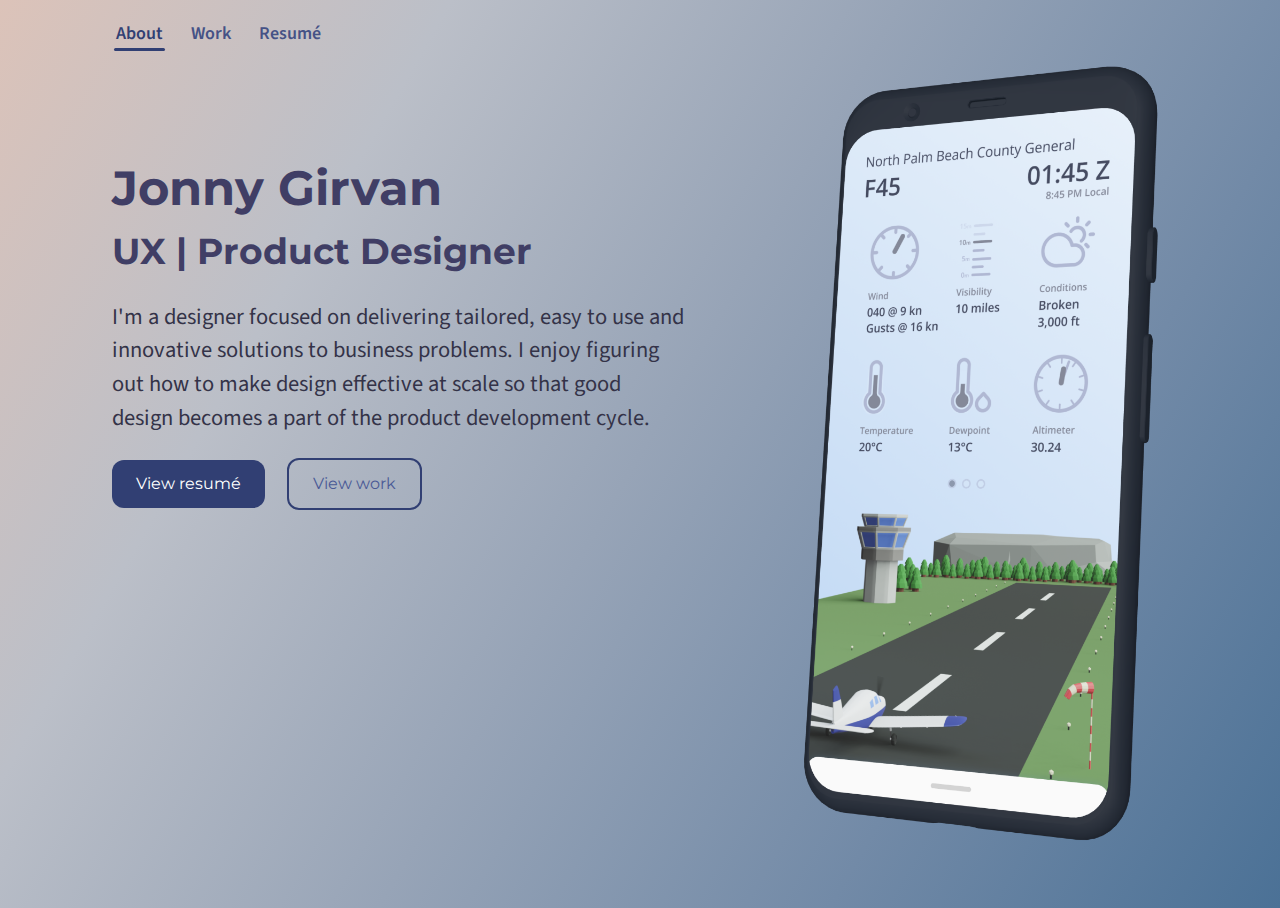
==== index.html @ 77418d45 "Initial" ====
<!DOCTYPE html>
<html lang="en">

<head>
    <meta charset="UTF-8">
    <meta http-equiv="X-UA-Compatible" content="IE=edge">
    <meta name="viewport" content="width=device-width, initial-scale=1.0">
    <title>Jonny Girvan - Product Designer</title>
    <link rel="preconnect" href="https://fonts.googleapis.com">
    <link rel="preconnect" href="https://fonts.gstatic.com" crossorigin>
    <link href="https://fonts.googleapis.com/css2?family=Montserrat:wght@500&family=Source+Sans+Pro:wght@400;600&display=swap" rel="stylesheet">
    <link rel="stylesheet" href="./assets/styles/styles.css">
</head>

<body>
    <div class="navBar">
        <ul>
            <li class="selected"><a href="./index.html">About</a></li>
            <li><a href="./work/index.html">Work</a></li>
            <li><a href="./assets/jonnygirvan_resume.pdf" target="_blank">Resumé</a></li>
        </ul>
    </div>
    <main id="home">
        <div id="introText">
            <h1>Jonny Girvan</h1>
            <h2>UX | Product Designer</h2>
            <p>I'm a designer focused on delivering tailored, easy to use and innovative solutions to business problems. I enjoy figuring out how to make design effective at scale so that good design becomes a part of the product development cycle.</p>
            <a href="./assets/jonnygirvan_resume.pdf" target="_blank" class="btn btn--primary">View resumé</a>
            <a href="./work/index.html" class="btn btn--secondary" style="margin-left:1rem;">View work</a>
        </div>
        <div id="introMedia">
            <img class="hidden" src="./assets/images/home/iPhone.png" alt="Mobile app example">
        </div>
    </main>
    <script>
        const introImg = document.querySelector('#introMedia > img');

        window.onload = function() {
            introImg.classList.remove('hidden');
        };
    </script>
</body>

</html>
---- assets/styles/styles.css ----
* {
    box-sizing: border-box;
}

html,
body {
    font-family: 'Source Sans Pro', sans-serif;
    position: relative;
    margin: 0;
    padding: 0;
    line-height: 1.5;
    font-size: 18px;
    color: #343348;
}

h1,
h2,
h3,
h4,
h5,
h6 {
    font-family: 'Montserrat', sans-serif;
    margin: 0;
}

img {
    max-width: 100%;
}

.navBar {
    position: absolute;
    top: 0;
    left: 0;
    z-index: 99;
    width: 100%;
    padding: 16px 104px;
    font-weight: 600;
    display: flex;
    justify-content: space-between;
    align-items: center;
}

.navBar ul {
    margin: 0;
    list-style: none;
    padding: 0;
}

.navBar ul li {
    display: inline-block;
}

.navBar ul li a {
    display: block;
    text-decoration: none;
    padding: 4px 12px;
    color: #455286;
    transition: 180ms ease-out;
    position: relative;
}

.navBar ul li a:hover,
.navBar ul li.selected a {
    color: #313f73;
}

.navBar ul li.selected a:after {
    content: "";
    position: absolute;
    bottom: 0;
    left: 10px;
    width: calc(100% - 20px);
    background: #313f73;
    height: 3px;
    border-radius: 16px;
}

main#home {
    min-height: 100vh;
    background: linear-gradient(120deg, rgb(220, 195, 185), rgb(187, 191, 200), rgb(151, 164, 183), rgb(114, 138, 167), rgb(75, 113, 150));
    padding: 64px;
    position: relative;
    display: flex;
    overflow: hidden;
}

@media screen and (max-width: 1150px) {
    main#home {
        flex-direction: column;
    }
}

@media screen and (max-width: 640px) {
    main#home {
        padding: 64px 0;
    }
    main#home #introText {
        padding: 20px 48px 0 48px;
    }
    .navBar {
        padding: 16px 40px;
    }
}

main#home h1,
main#home h2 {
    color: #403e65;
}

main#home #introText h1 {
    font-size: 2.667rem;
}

main#home #introText h2 {
    font-size: 2rem;
}

main#home #introText p {
    font-size: 1.25rem;
}

#home #introText {
    padding: 88px 48px 0 48px;
    flex: 0 0 60%;
    max-width: 670px;
}

a.btn {
    font-family: 'Montserrat', sans-serif;
    display: inline-block;
    text-decoration: none;
    padding: 12px 24px;
    border-radius: 12px;
    color: #fff;
    font-size: 16px;
    transition: 180ms ease-out;
}

@media screen and (max-width: 420px) {
    a.btn {
        display: block;
        margin-left: 0!important;
        text-align: center;
        margin-bottom: 1rem
    }
}

a.btn.btn--primary {
    background: #313f73;
}

a.btn.btn--primary:hover {
    background: #4a5a96;
    box-shadow: 0 4px 20px rgb(0 0 0 / 12%);
}

a.btn.btn--secondary {
    border: 2px solid #313f73;
    color: #4a5a96;
}

a.btn.btn--secondary:hover {
    color: #fff;
    border-color: #4a5a96;
    background: #4a5a96;
    box-shadow: 0 4px 20px rgb(0 0 0 / 12%);
}

#home #introMedia {
    flex: 1 1 auto;
    padding: 0 0 0 32px;
    justify-content: center;
    display: flex;
}

#home #introMedia img {
    max-height: 780px;
    transition: 600ms ease-out;
    opacity: 1;
    transform: translateY(0);
}

#home #introMedia img.hidden {
    opacity: 0;
    transform: translateY(300px);
}

main#workHome {
    min-height: 100vh;
    background: #d5dae0;
    padding: 64px;
    position: relative;
    display: flex;
}

.tileContainer {
    position: relative;
    width: 100%;
    display: flex;
    align-items: flex-start;
    padding: 80px 48px;
}

.tile {
    position: relative;
    background: #8bb3de;
    border-radius: 12px;
    flex: 0 0 calc(25% - 24px);
    margin: 24px;
    min-height: 400px;
    display: flex;
    overflow: hidden;
    box-shadow: 0 2px 8px rgb(0 0 0 / 8%);
    transition: 350ms ease-out;
    opacity: 1;
    transform: translateY(0);
}

.tile.hidden {
    opacity: 0;
    transform: translateY(300px);
}

.tile:hover {
    transform: translateY(-8px);
    box-shadow: 0 4px 28px rgb(0 0 0 / 16%);
}

.tile:first-of-type {
    margin-left: 0;
}

.tile:last-of-type {
    margin-right: 0;
}

.tile a {
    display: block;
    padding: 32px;
    text-decoration: none;
    color: #0000007a;
    position: relative;
    width: 100%;
}

.tile a h3 {
    position: relative;
    z-index: 2;
}

.tile.aviation {
    background: #c5ced7;
}

.tile.materials a img,
.tile.aviation a img {
    position: absolute;
    transform: rotate(55deg);
    bottom: -160px;
    left: 102px;
    height: 530px;
}

.tile.crew {
    background: #9bafb3;
}

.tile.crew a img {
    position: absolute;
    bottom: -40px;
    left: 26px;
    width: 90%;
}

.tile.operations {
    background: #e2beaf;
}

.tile.operations a img {
    position: absolute;
    bottom: 0;
    left: -36px;
}

@media screen and (max-width: 1400px) {
    .tileContainer {
        flex-wrap: wrap;
    }
    .tile {
        flex-basis: 100%;
        margin: 24px 0;
    }
    .tile.crew a img {
        position: absolute;
        top: 90px;
        bottom: auto;
        right: 0;
        width: 90%;
    }
    .tile.operations a img {
        position: absolute;
        top: 90px;
        bottom: auto;
        left: auto;
        right: -80px;
    }
}

@media screen and (max-width: 640px) {
    .tileContainer {
        padding: 20px 0;
    }
    main#workHome {
        padding: 64px 52px;
    }
}

main#workInner {
    min-height: 100vh;
    background: #d5dae0;
    padding: 64px;
    position: relative;
    display: flex;
}

.workContainer {
    padding: 64px 48px 0 48px;
    position: relative;
    width: 100%;
}

.workContainer__inner {
    position: relative;
    width: 100%;
    display: flex;
}

.workContainer__innerText {
    flex: 0 0 40%;
    margin-right: 120px;
}

.workContainer__innerMedia {
    flex: 0 0 calc(60% - 120px);
    padding-top: 80px;
}

.workContainer__innerText h2 {
    margin-bottom: 2rem;
}

.workContainer__innerMedia h3 {
    margin-bottom: 1rem;
}

.workContainer__innerText p,
.workContainer__innerText ol,
.workContainer__innerText ul {
    margin-bottom: 2rem;
    font-size: 0.875rem;
}

.workContainer__innerMedia video {
    position: relative;
    height: 600px;
}

.mediaItem {
    background: #b5c6ca;
    padding: 4px 32px 32px;
    border-radius: 8px;
    margin-bottom: 3rem;
}

@media screen and (max-width: 640px) {
    .workContainer {
        padding: 40px 0;
    }
    main#workInner {
        padding: 64px 52px;
    }
    .workContainer__inner {
        flex-direction: column;
    }
    .workContainer__innerText {
        margin-right: 0;
    }
    .workContainer__innerMedia {
        padding-top: 20px;
    }
}
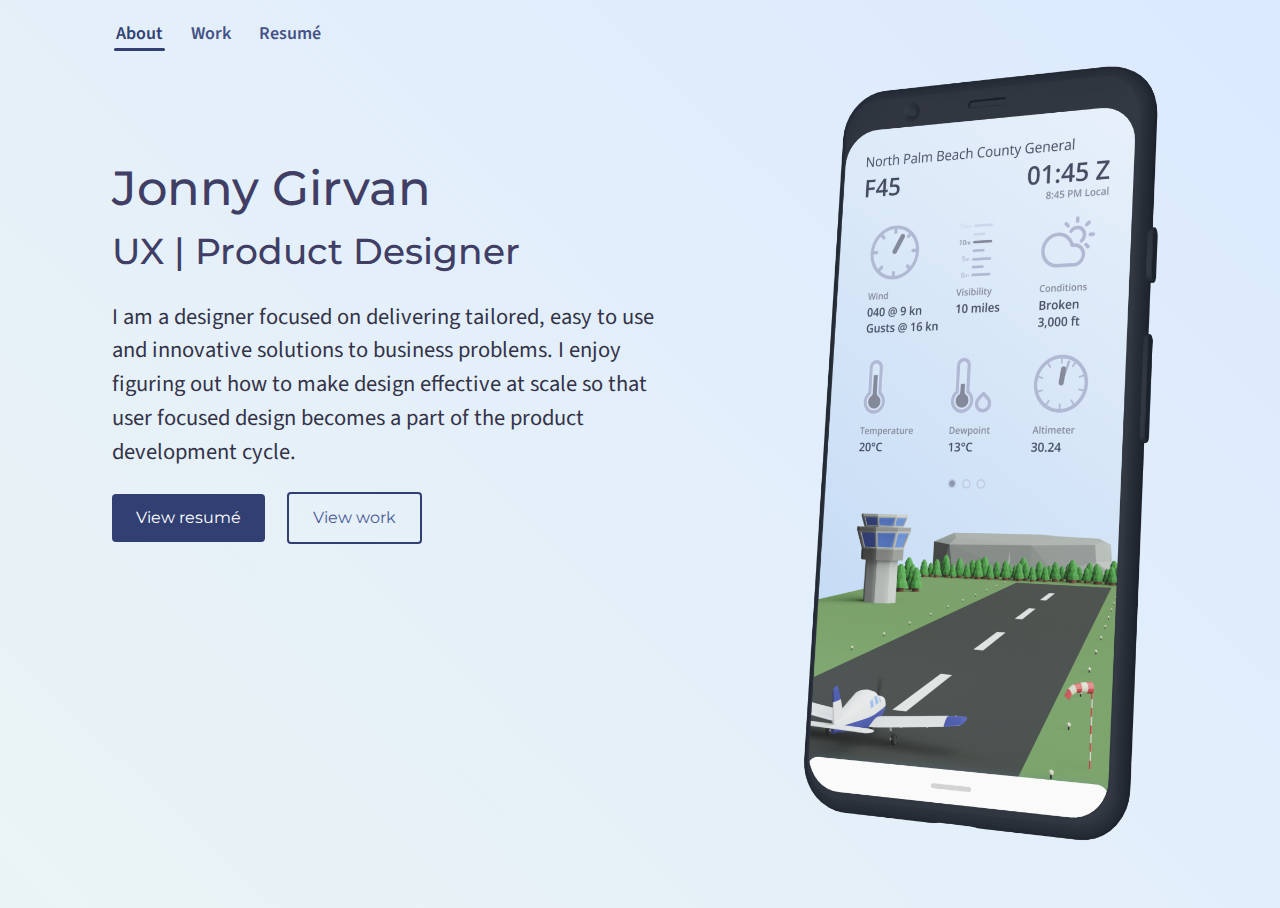
==== commit 1e3b64b0: "tweaks" ====
--- a/index.html
+++ b/index.html
@@ -24,7 +24,7 @@
         <div id="introText">
             <h1>Jonny Girvan</h1>
             <h2>UX | Product Designer</h2>
-            <p>I'm a designer focused on delivering tailored, easy to use and innovative solutions to business problems. I enjoy figuring out how to make design effective at scale so that good design becomes a part of the product development cycle.</p>
+            <p>I am a designer focused on delivering tailored, easy to use and innovative solutions to business problems. I enjoy figuring out how to make design effective at scale so that user focused design becomes a part of the product development cycle.</p>
             <a href="./assets/jonnygirvan_resume.pdf" target="_blank" class="btn btn--primary">View resumé</a>
             <a href="./work/index.html" class="btn btn--secondary" style="margin-left:1rem;">View work</a>
         </div>
--- a/assets/styles/styles.css
+++ b/assets/styles/styles.css
@@ -21,6 +21,7 @@
 h6 {
     font-family: 'Montserrat', sans-serif;
     margin: 0;
+    font-weight: 500;
 }
 
 img {
@@ -77,7 +78,10 @@
 
 main#home {
     min-height: 100vh;
-    background: linear-gradient(120deg, rgb(220, 195, 185), rgb(187, 191, 200), rgb(151, 164, 183), rgb(114, 138, 167), rgb(75, 113, 150));
+    background: hsla(186, 33%, 94%, 1);
+    background: linear-gradient(45deg, hsla(186, 33%, 94%, 1) 0%, hsla(216, 100%, 93%, 1) 100%);
+    background: -moz-linear-gradient(45deg, hsla(186, 33%, 94%, 1) 0%, hsla(216, 100%, 93%, 1) 100%);
+    background: -webkit-linear-gradient(45deg, hsla(186, 33%, 94%, 1) 0%, hsla(216, 100%, 93%, 1) 100%);
     padding: 64px;
     position: relative;
     display: flex;
@@ -94,9 +98,11 @@
     main#home {
         padding: 64px 0;
     }
+
     main#home #introText {
         padding: 20px 48px 0 48px;
     }
+
     .navBar {
         padding: 16px 40px;
     }
@@ -130,7 +136,7 @@
     display: inline-block;
     text-decoration: none;
     padding: 12px 24px;
-    border-radius: 12px;
+    border-radius: 4px;
     color: #fff;
     font-size: 16px;
     transition: 180ms ease-out;
@@ -139,7 +145,7 @@
 @media screen and (max-width: 420px) {
     a.btn {
         display: block;
-        margin-left: 0!important;
+        margin-left: 0 !important;
         text-align: center;
         margin-bottom: 1rem
     }
@@ -187,7 +193,10 @@
 
 main#workHome {
     min-height: 100vh;
-    background: #d5dae0;
+    background: hsla(186, 33%, 94%, 1);
+    background: linear-gradient(45deg, hsla(186, 33%, 94%, 1) 0%, hsla(216, 100%, 93%, 1) 100%);
+    background: -moz-linear-gradient(45deg, hsla(186, 33%, 94%, 1) 0%, hsla(216, 100%, 93%, 1) 100%);
+    background: -webkit-linear-gradient(45deg, hsla(186, 33%, 94%, 1) 0%, hsla(216, 100%, 93%, 1) 100%);
     padding: 64px;
     position: relative;
     display: flex;
@@ -203,8 +212,8 @@
 
 .tile {
     position: relative;
-    background: #8bb3de;
-    border-radius: 12px;
+    background: #f0f7ff;
+    border-radius: 4px;
     flex: 0 0 calc(25% - 24px);
     margin: 24px;
     min-height: 400px;
@@ -238,7 +247,7 @@
     display: block;
     padding: 32px;
     text-decoration: none;
-    color: #0000007a;
+    color: #403e65;
     position: relative;
     width: 100%;
 }
@@ -249,7 +258,7 @@
 }
 
 .tile.aviation {
-    background: #c5ced7;
+    /* background: #c5ced7; */
 }
 
 .tile.materials a img,
@@ -262,7 +271,7 @@
 }
 
 .tile.crew {
-    background: #9bafb3;
+    /* background: #9bafb3; */
 }
 
 .tile.crew a img {
@@ -273,7 +282,7 @@
 }
 
 .tile.operations {
-    background: #e2beaf;
+    /* background: #e2beaf; */
 }
 
 .tile.operations a img {
@@ -286,10 +295,12 @@
     .tileContainer {
         flex-wrap: wrap;
     }
+
     .tile {
         flex-basis: 100%;
         margin: 24px 0;
     }
+
     .tile.crew a img {
         position: absolute;
         top: 90px;
@@ -297,6 +308,7 @@
         right: 0;
         width: 90%;
     }
+
     .tile.operations a img {
         position: absolute;
         top: 90px;
@@ -310,6 +322,7 @@
     .tileContainer {
         padding: 20px 0;
     }
+
     main#workHome {
         padding: 64px 52px;
     }
@@ -317,7 +330,10 @@
 
 main#workInner {
     min-height: 100vh;
-    background: #d5dae0;
+    background: hsla(186, 33%, 94%, 1);
+    background: linear-gradient(45deg, hsla(186, 33%, 94%, 1) 0%, hsla(216, 100%, 93%, 1) 100%);
+    background: -moz-linear-gradient(45deg, hsla(186, 33%, 94%, 1) 0%, hsla(216, 100%, 93%, 1) 100%);
+    background: -webkit-linear-gradient(45deg, hsla(186, 33%, 94%, 1) 0%, hsla(216, 100%, 93%, 1) 100%);
     padding: 64px;
     position: relative;
     display: flex;
@@ -366,25 +382,30 @@
 }
 
 .mediaItem {
-    background: #b5c6ca;
+    background: #f4f9ff;
     padding: 4px 32px 32px;
-    border-radius: 8px;
+    border-radius: 4px;
     margin-bottom: 3rem;
+    box-shadow: 0 2px 8px rgb(0 0 0 / 8%);
 }
 
 @media screen and (max-width: 640px) {
     .workContainer {
         padding: 40px 0;
     }
+
     main#workInner {
         padding: 64px 52px;
     }
+
     .workContainer__inner {
         flex-direction: column;
     }
+
     .workContainer__innerText {
         margin-right: 0;
     }
+
     .workContainer__innerMedia {
         padding-top: 20px;
     }
